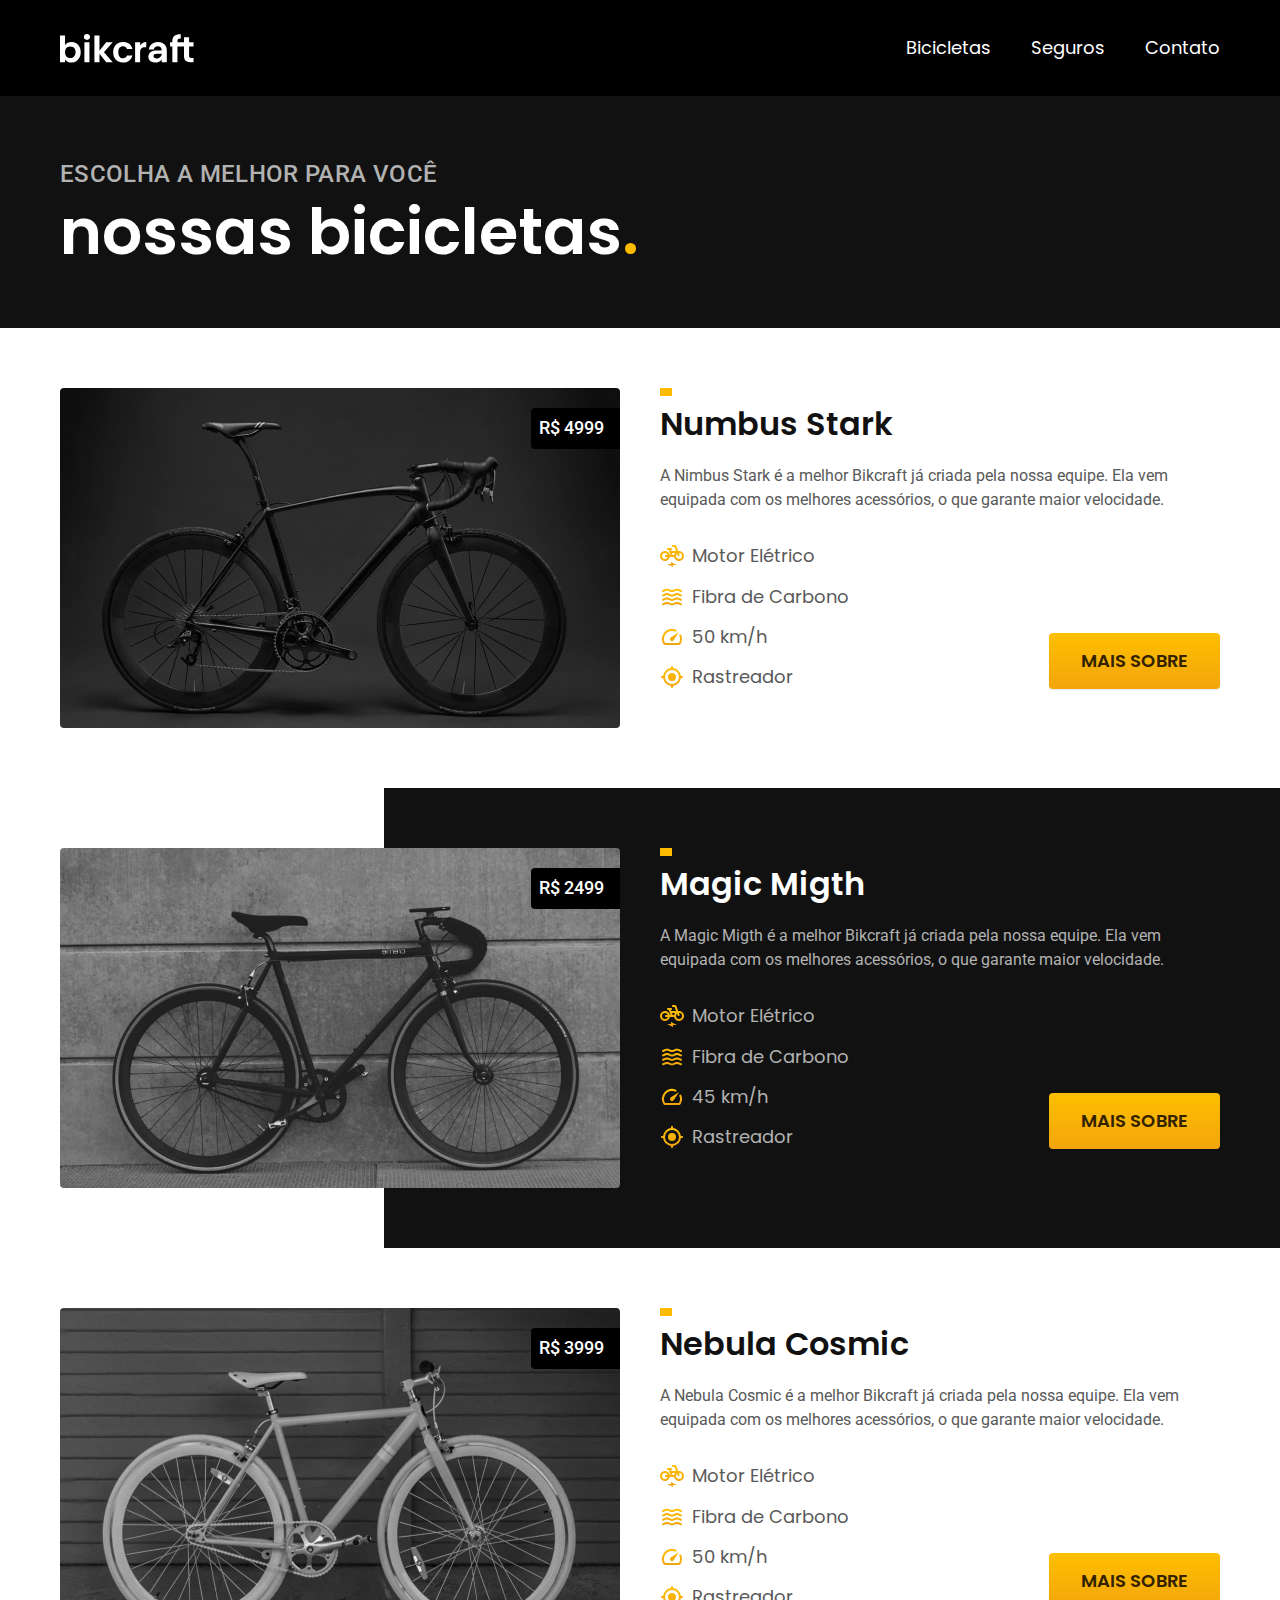
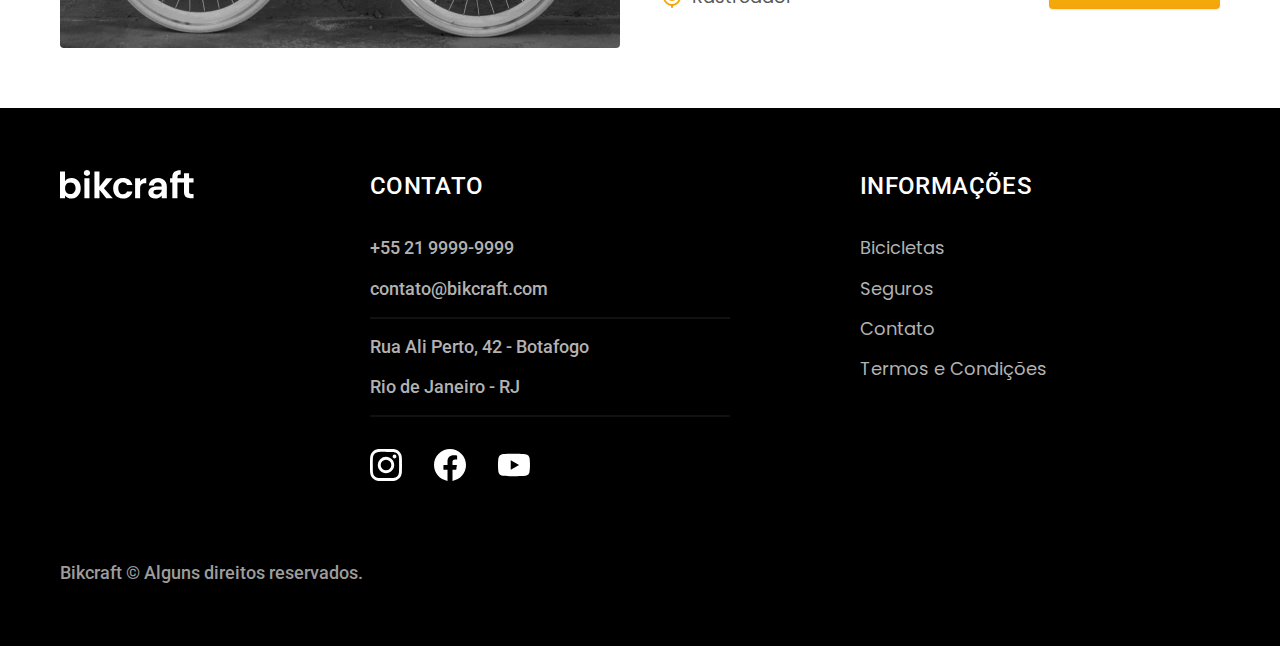
==== bicicletas.html @ ca857c25 "Adicionado Footer e paginas Termos / Bicicletas" ====
<!DOCTYPE html>
<html lang="pt-BR">

<head>
  <meta charset="UTF-8">
  <meta name="viewport" content="width=device-width, initial-scale=1.0">
  <title>Bicicletas | Bikcraft</title>
  <meta name="description" content="Termos e Condições.">
  <link rel="stylesheet" href="./css/style.css">
  <link rel="preconnect" href="https://fonts.googleapis.com">
  <link rel="preconnect" href="https://fonts.gstatic.com" crossorigin>
  <link href="https://fonts.googleapis.com/css2?family=Merriweather:ital,wght@1,900&family=Poppins:wght@400;600&family=Roboto:wdth,wght@75..100,100..900&display=swap" rel="stylesheet">
</head>

<body id="bicicletas">
  <header class="header-bg">
    <div class="header container">
      <a href="./">
        <img src="./img/bikcraft.svg" alt="Bikcraft">
      </a>

      <nav aria-label="primaria">
        <ul class="header-menu font-1-m cor-0">
          <li><a href="./bicicletas.html">Bicicletas</a></li>
          <li><a href="./seguros.html">Seguros</a></li>
          <li><a href="./contato.html">Contato</a></li>
        </ul>
      </nav>
    </div>
  </header>

  <main>
    <div class="titulo-bg">
      <div class="titulo container">
        <p class="font-2-l-b cor-5">Escolha a melhor para você</p>
        <h1 class="font-1-xxl cor-0">nossas bicicletas<span class="cor-p1">.</span></h1>
      </div>
    </div>
   
      <div class="bicicletas container">
        <div class="bicicletas-imagem">
          <img src="./img/bicicletas/nimbus.jpg" alt="Bicicleta preta">
          <span class="font-2-m cor-0">R$ 4999</span>
        </div>
        <div class="bicicletas-conteudo">
          <h2 class="font-1-xl">Numbus Stark</h2>
          <p class="font-2-s cor-8">A Nimbus Stark é a melhor Bikcraft já criada pela nossa equipe. Ela vem equipada com os melhores acessórios, o que garante maior velocidade.</p>
          <ul class="font-1-m cor-8">
            <li><img src="./img/icones/eletrica.svg" alt="">Motor Elétrico</li>
            <li><img src="./img/icones/carbono.svg" alt="">Fibra de Carbono</li>
            <li><img src="./img/icones/velocidade.svg" alt="">50 km/h</li>
            <li><img src="./img/icones/rastreador.svg" alt="">Rastreador</li>
          </ul>
          <a class="botao seta" href="./bicicletas/nimbus.html">Mais Sobre</a>
        </div>
      </div>
    
    <div class="bicicletas-bg">
      <div class="bicicletas container">
        <div class="bicicletas-imagem">
          <img src="./img/bicicletas/magic.jpg" alt="Bicicleta preta">
          <span class="font-2-m cor-0">R$ 2499</span>
        </div>
        <div class="bicicletas-conteudo">
          <h2 class="font-1-xl cor-0">Magic Migth</h2>
          <p class="font-2-s cor-5">A Magic Migth é a melhor Bikcraft já criada pela nossa equipe. Ela vem equipada com os melhores acessórios, o que garante maior velocidade.</p>
          <ul class="font-1-m cor-5">
            <li><img src="./img/icones/eletrica.svg" alt="">Motor Elétrico</li>
            <li><img src="./img/icones/carbono.svg" alt="">Fibra de Carbono</li>
            <li><img src="./img/icones/velocidade.svg" alt="">45 km/h</li>
            <li><img src="./img/icones/rastreador.svg" alt="">Rastreador</li>
          </ul>
          <a class="botao seta" href="./bicicletas/magic.html">Mais Sobre</a>
        </div>
      </div>
    </div>
    
      <div class="bicicletas container">
        <div class="bicicletas-imagem">
          <img src="./img/bicicletas/nebula.jpg" alt="Bicicleta cinza">
          <span class="font-2-m cor-0">R$ 3999</span>
        </div>
        <div class="bicicletas-conteudo">
          <h2 class="font-1-xl">Nebula Cosmic</h2>
          <p class="font-2-s cor-8">A Nebula Cosmic é a melhor Bikcraft já criada pela nossa equipe. Ela vem equipada com os melhores acessórios, o que garante maior velocidade.</p>
          <ul class="font-1-m cor-8">
            <li><img src="./img/icones/eletrica.svg" alt="">Motor Elétrico</li>
            <li><img src="./img/icones/carbono.svg" alt="">Fibra de Carbono</li>
            <li><img src="./img/icones/velocidade.svg" alt="">50 km/h</li>
            <li><img src="./img/icones/rastreador.svg" alt="">Rastreador</li>
          </ul>
          <a class="botao seta" href="./bicicletas/nebula.html">Mais Sobre</a>
        </div>
      </div>
    

  </main>


  <footer class="footer-bg">
    <div class="footer container">
      <img src="./img/bikcraft.svg" alt="Bikcraft">
      <div class="footer-contato">
        <h3 class="font-2-l-b cor-0">Contato</h3>
        <ul class="font-2-m cor-5">
          <li><a href="tel:+552199999999">+55 21 9999-9999</a></li>
          <li><a href="mailto:contato@bikcraft.com">contato@bikcraft.com</a></li>
          <li>Rua Ali Perto, 42 - Botafogo</li>
          <li>Rio de Janeiro - RJ</li>
        </ul>
        <div class="footer-redes">
          <a href="./">
            <img src="./img/redes/instagram.svg" alt="Instagram">
          </a>
          <a href="./">
            <img src="./img/redes/facebook.svg" alt="Facebook">
          </a>
          <a href="./">
            <img src="./img/redes/youtube.svg" alt="Youtube">
          </a>       
        </div>
      </div>
      <div class="footer-informacoes">
        <h3 class="font-2-l-b cor-0">Informações</h3>
        <nav>
          <ul class="font-1-m cor-5">
            <li><a href="./bicicletas.html">Bicicletas</a></li>
            <li><a href="./seguros.html">Seguros</a></li>
            <li><a href="./contato.html">Contato</a></li>
            <li><a href="./termos.html">Termos e Condições</a></li>
          </ul>
        </nav>
      </div>
      <p class="footer-copy font-2-m cor-6">Bikcraft © Alguns direitos reservados.</p>
    </div>
  </footer>
</body>

</html>
---- css/style.css ----
@import './global/global.css';

/* Utilidades */
@import './utilidades/componetes.css';
@import './utilidades/cores.css';
@import './utilidades/tipografia.css';

/* Estrutura */
@import './global/header.css';
@import './global/footer.css';

/* Home */
@import './home/depoimento.css';
@import './home/introducao.css';
@import './home/parceiros.css';
@import './home/tecnologia.css';

/* Bicicletas */
@import "./bicicletas/bicicletas-lista.css";
@import "./bicicletas/bicicletas.css";

/* Seguros */
@import "./seguros/seguros.css";

/* Termos */
@import "./termos/termos.css";
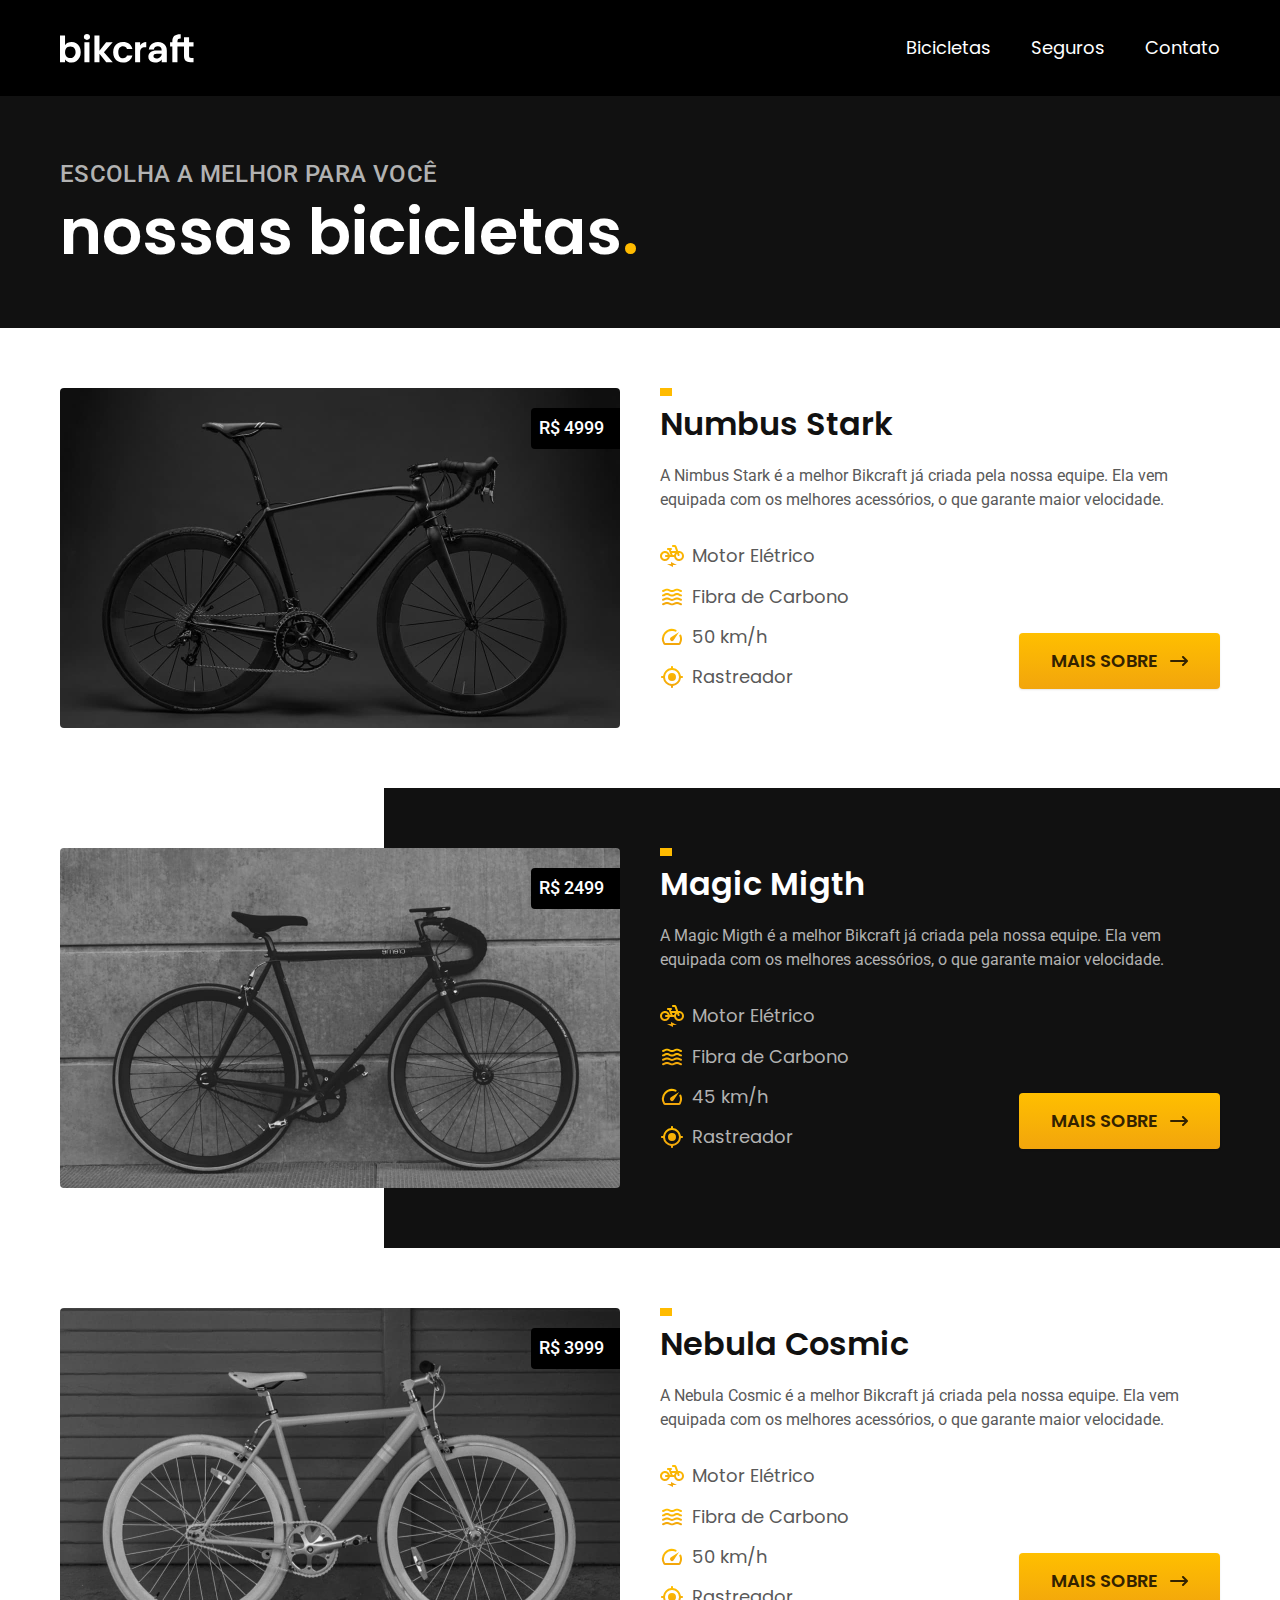
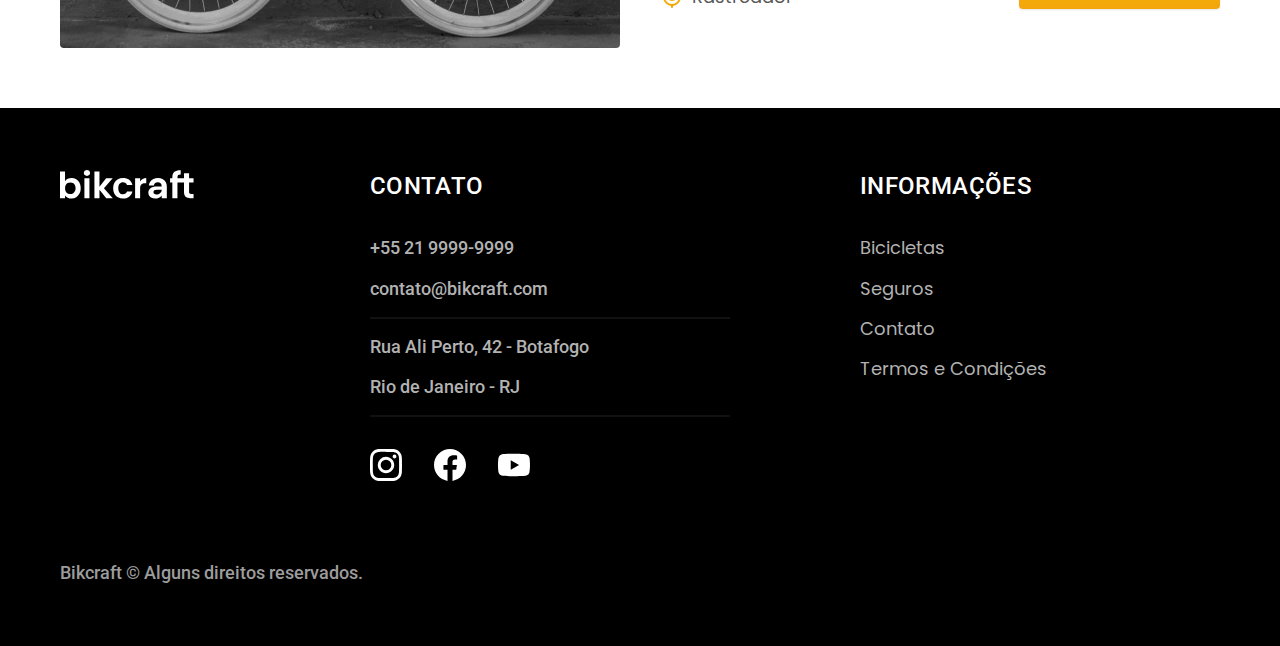
==== commit 70124dae: "Adicionado pagina de orcamentos" ====
--- a/bicicletas.html
+++ b/bicicletas.html
@@ -58,7 +58,7 @@
     <div class="bicicletas-bg">
       <div class="bicicletas container">
         <div class="bicicletas-imagem">
-          <img src="./img/bicicletas/magic.jpg" alt="Bicicleta preta">
+          <img src="./img/bicicletas/magic.jpg" alt="Bicicleta cinza">
           <span class="font-2-m cor-0">R$ 2499</span>
         </div>
         <div class="bicicletas-conteudo">
@@ -77,7 +77,7 @@
     
       <div class="bicicletas container">
         <div class="bicicletas-imagem">
-          <img src="./img/bicicletas/nebula.jpg" alt="Bicicleta cinza">
+          <img src="./img/bicicletas/nebula.jpg" alt="Bicicleta branca">
           <span class="font-2-m cor-0">R$ 3999</span>
         </div>
         <div class="bicicletas-conteudo">
--- a/css/style.css
+++ b/css/style.css
@@ -4,6 +4,7 @@
 @import './utilidades/componetes.css';
 @import './utilidades/cores.css';
 @import './utilidades/tipografia.css';
+@import './utilidades/formulario.css';
 
 /* Estrutura */
 @import './global/header.css';
@@ -19,8 +20,21 @@
 @import "./bicicletas/bicicletas-lista.css";
 @import "./bicicletas/bicicletas.css";
 
+/* Bicicleta */
+@import "./bicicleta/bicicleta.css";
+@import "./bicicleta/seguro.css";
+
 /* Seguros */
 @import "./seguros/seguros.css";
+@import "./seguros/vantagens.css";
+@import "./seguros/perguntas.css";
+
+/* Contato */
+@import "./contato/contato.css";
+@import "./contato/lojas.css";
+
+/* Orçamento */
+@import "./orcamento/orcamento.css";
 
 /* Termos */
 @import "./termos/termos.css";